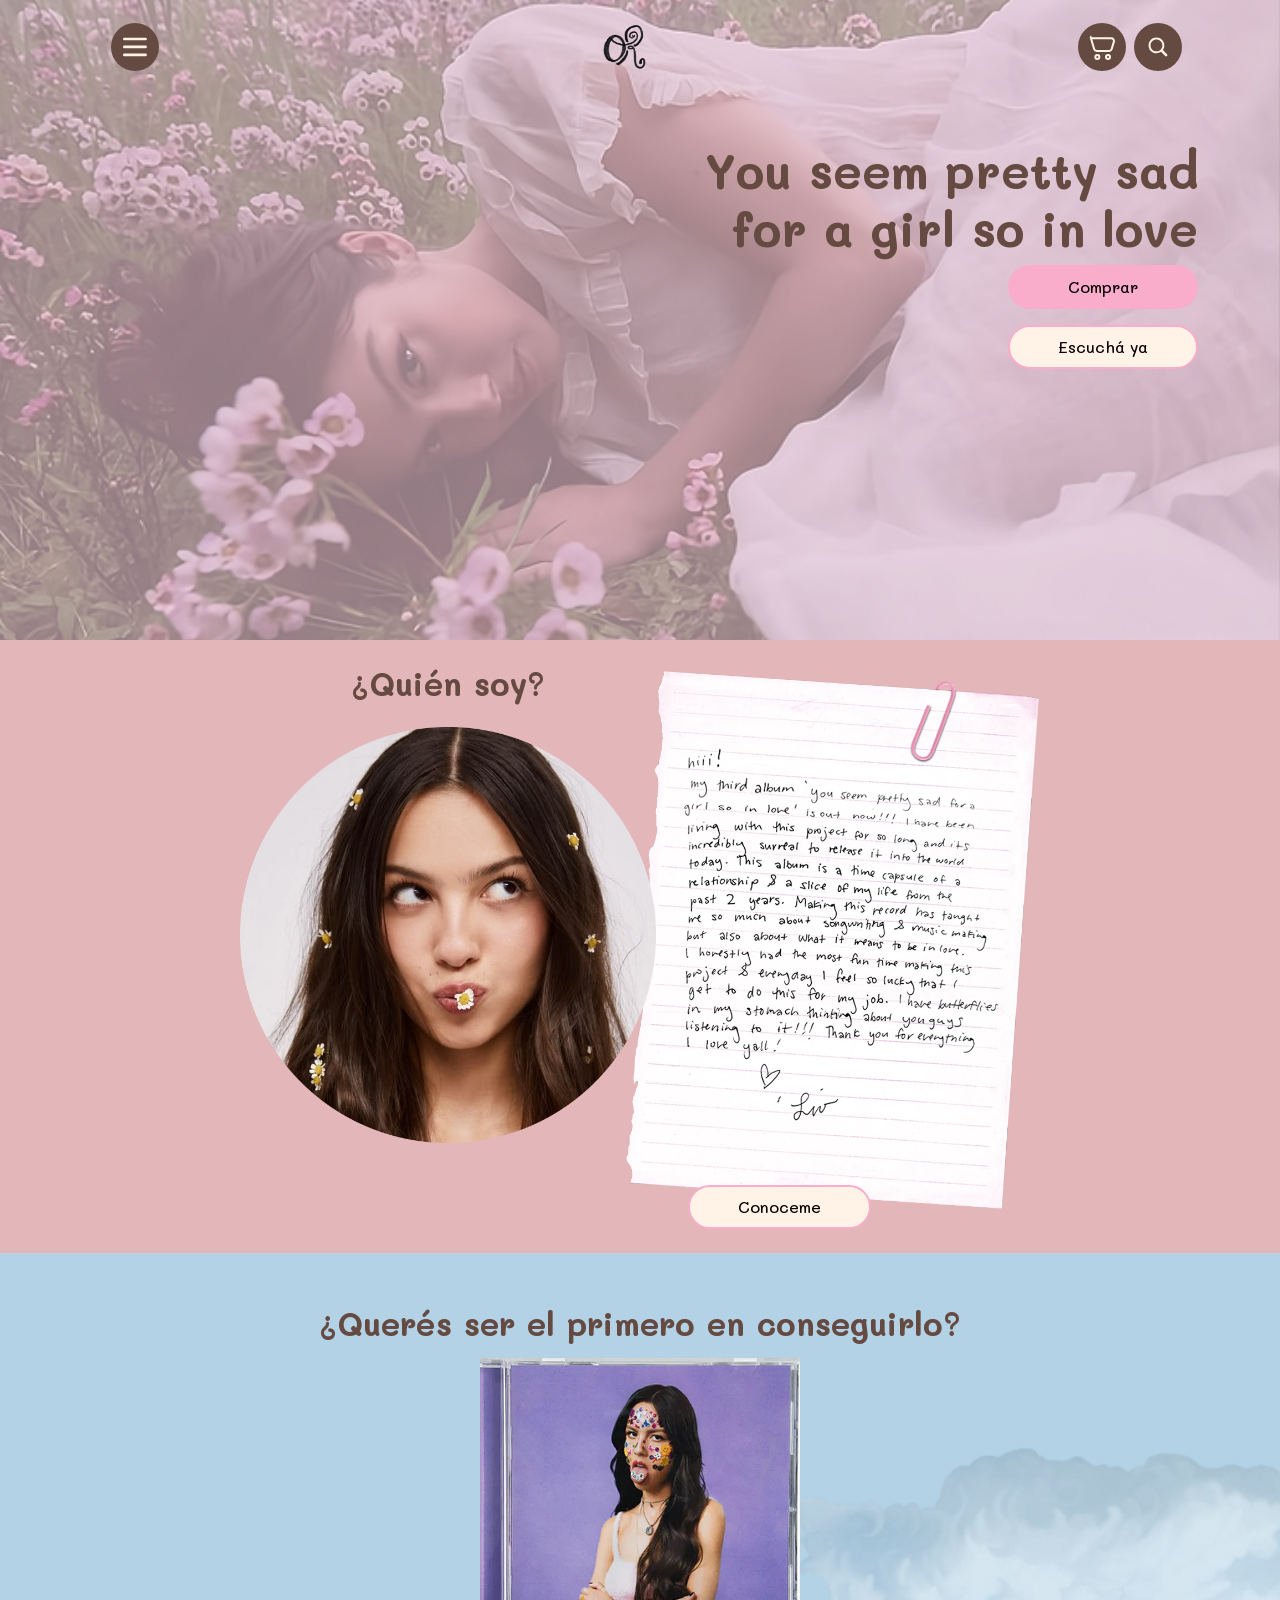
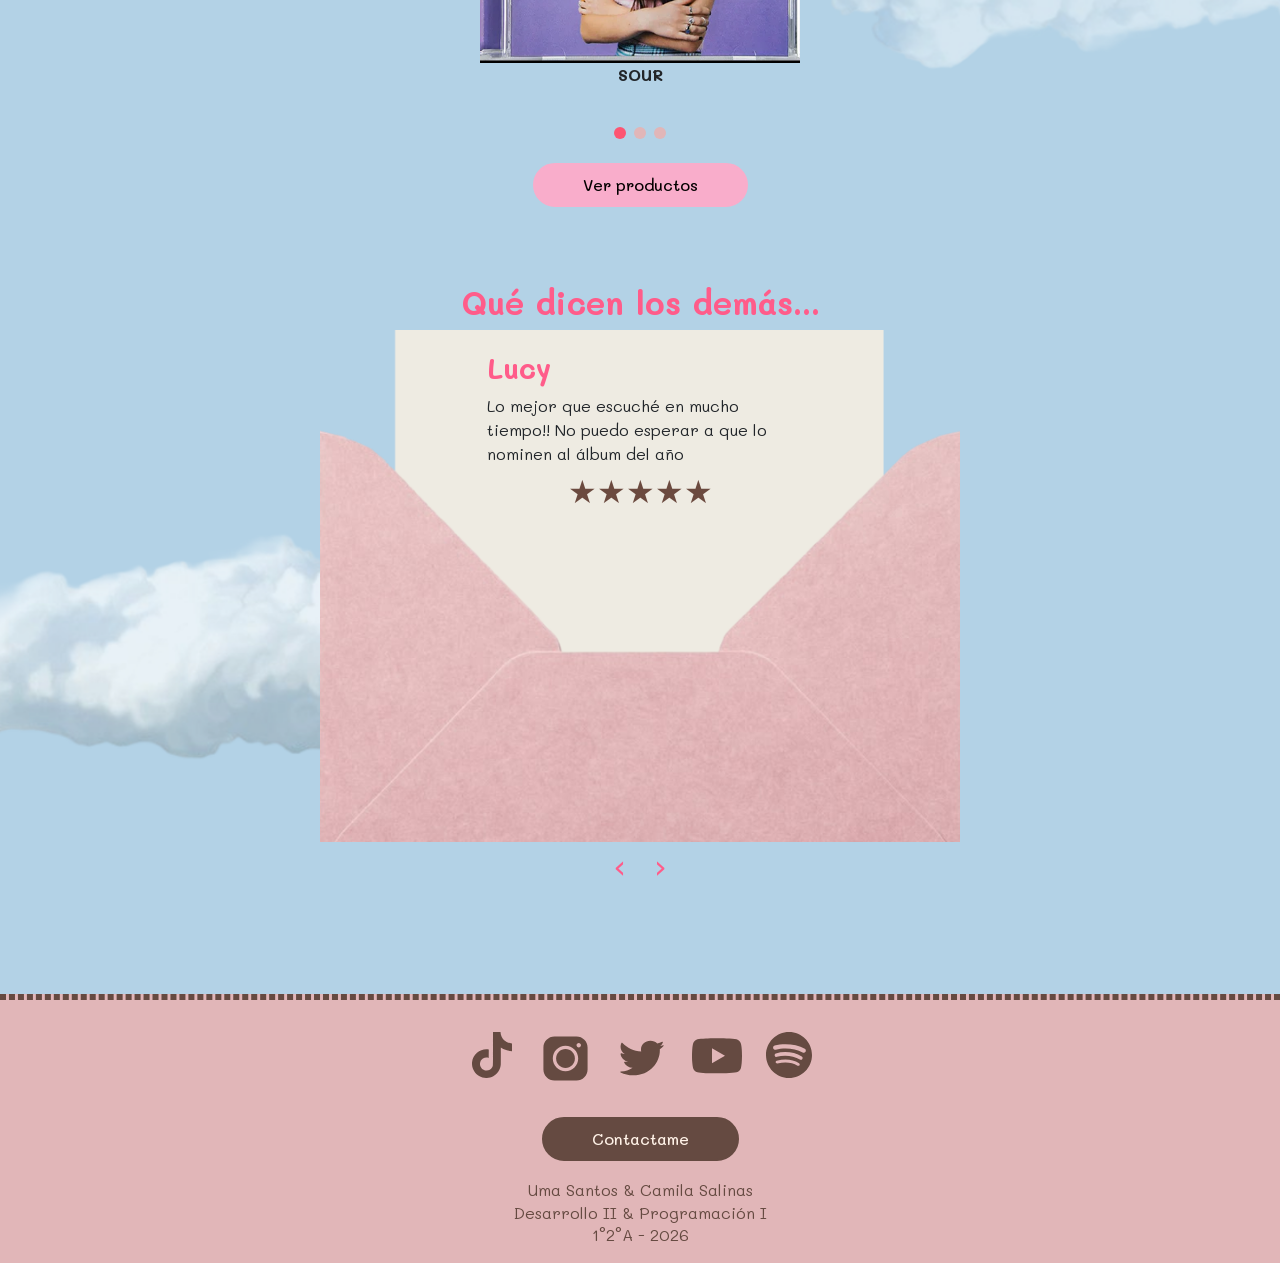
==== index.html @ 63b04cae "Add files via upload" ====
<!DOCTYPE html>
<html lang="es">

<head>
    <meta charset="UTF-8">
    <meta name="viewport" content="width=device-width, initial-scale=1.0">
    <title>Home | Olivia Rodrigo</title>
    <!-- Bootstrap & CSS -->
    <link href="https://cdn.jsdelivr.net/npm/bootstrap@5.3.3/dist/css/bootstrap.min.css" rel="stylesheet">
    <link rel="stylesheet" href="css/styles.css">
    <link rel="stylesheet" href="css/index.css">
    <!-- Enlace para el favicon en formato SVG -->
  <link rel="icon" type="image/svg+xml" href="assets/iconos/favicon/favicon-or.svg">
</head>

<body>
    <header>
        <div class="hero">
            <div class="container">
                <nav class="d-flex justify-content-between align-items-center p-3">
                    <!-- Menú desplegable -->
                    <div class="dropdown">
                        <button class="btn" type="button" data-bs-toggle="dropdown" aria-expanded="false">
                            <!-- Menú ícono -->
                            <svg width="47" height="47" viewBox="0 0 47 47" fill="none"
                                xmlns="http://www.w3.org/2000/svg">
                                <path d="M7.80005 11.7002H39" stroke-width="3.9" stroke-linecap="round"
                                    stroke-linejoin="round" stroke="#FFF2E7" />
                                <path d="M7.80005 23.3999H39" stroke-width="3.9" stroke-linecap="round"
                                    stroke-linejoin="round" stroke="#FFF2E7" />
                                <path d="M7.80005 35.1001H39" stroke-width="3.9" stroke-linecap="round"
                                    stroke-linejoin="round" stroke="#FFF2E7" />
                            </svg>
                        </button>
                        <ul class="dropdown-menu">
                            <li><a class="dropdown-item" href="index.html">Home</a></li>
                            <li><a class="dropdown-item" href="conoce-mas.html">Conocé más</a></li>
                            <li><a class="dropdown-item" href="productos.html">Productos</a></li>
                            <li><a class="dropdown-item" href="tour.html">Tour</a></li>
                            <li><a class="dropdown-item" href="contacto.html">Contacto</a></li>
                        </ul>
                    </div>

                    <!--Logo-->
                    <a href="index.html">
                        <img src="img/Logo-OR-negro.png" alt="Logo">
                    </a>

                    <div class="iconos-alineados-derecha d-flex justify-content-end gap-2">
                        <!--Cart ícono-->
                        <a href="productos.html">
                            <svg width="54" height="54" viewBox="0 0 54 54" fill="none"
                                xmlns="http://www.w3.org/2000/svg">
                                <path
                                    d="M40.5 43.875C40.5 45.739 38.989 47.25 37.125 47.25C35.261 47.25 33.75 45.739 33.75 43.875C33.75 42.011 35.261 40.5 37.125 40.5C38.989 40.5 40.5 42.011 40.5 43.875Z"
                                    stroke-width="3.375" stroke-linecap="round" stroke-linejoin="round"
                                    stroke="#FFF2E7" />
                                <path
                                    d="M22.5 43.875C22.5 45.739 20.9889 47.25 19.125 47.25C17.261 47.25 15.75 45.739 15.75 43.875C15.75 42.011 17.261 40.5 19.125 40.5C20.9889 40.5 22.5 42.011 22.5 43.875Z"
                                    stroke-width="3.375" stroke-linecap="round" stroke-linejoin="round"
                                    stroke="#FFF2E7" />
                                <path
                                    d="M8.3454 12.15H42.5791C45.6789 12.15 47.9177 15.0088 47.0686 17.8826L43.346 30.4826C42.7747 32.4163 40.9422 33.75 38.8565 33.75H18.2512C16.1656 33.75 14.333 32.4163 13.7617 30.4826L8.3454 12.15ZM8.3454 12.15L6.75 6.75"
                                    stroke-width="3.375" stroke-linecap="round" stroke-linejoin="round"
                                    stroke="#FFF2E7" />
                            </svg>
                        </a>

                        <!--Search ícono-->
                        <a href="#">
                            <svg width="58" height="58" viewBox="0 0 58 58" fill="none"
                                xmlns="http://www.w3.org/2000/svg">
                                <path
                                    d="M37.8257 34.4594L45.3269 41.9606C46.2355 42.8692 46.241 44.3819 45.3114 45.3114C44.3753 46.2475 42.8816 46.248 41.9606 45.327L34.4593 37.8257C32.1246 39.4883 29.2685 40.4661 26.1839 40.4661C18.2961 40.4661 11.9018 34.0718 11.9018 26.184C11.9018 18.2962 18.2961 11.9019 26.1839 11.9019C34.0718 11.9019 40.4661 18.2962 40.4661 26.184C40.4661 29.2685 39.4883 32.1247 37.8257 34.4594ZM26.1839 36.8956C32.0998 36.8956 36.8955 32.0999 36.8955 26.184C36.8955 20.2681 32.0998 15.4724 26.1839 15.4724C20.2681 15.4724 15.4723 20.2681 15.4723 26.184C15.4723 32.0999 20.2681 36.8956 26.1839 36.8956Z"
                                    fill="#FFF2E7" />
                            </svg>
                        </a>
                    </div>
                </nav>

                <div class="hero-content d-flex flex-column align-items-end text-end pt-5">
                    <h1>You seem pretty sad for a girl so in love</h1>
                    <div class="botones d-flex flex-column gap-3">
                        <a class="btn-light-pink" href="productos.html">Comprar</a>
                        <a class="btn-outline-light"
                            href="https://open.spotify.com/intl-es/album/3WZZF72ihlKPZBS4zSsNHl?si=5l18Ikf6Sba0yKKk935mpA"  target="_blank">
                            Escuchá ya</a>
                    </div>
                </div>
            </div>
        </div>
    </header>


    <section class="conoceme py-4">
        <div class="container d-flex flex-column align-items-center">
            <div class="fotos-conoceme">
                <h2 class="titulo-conoceme">¿Quién soy?</h2>
                <div class="d-flex flex-column flex-md-row align-items-md-center">
                    <img class="foto-olivia img-fluid" src="./img/quien-soy-olivia.png" alt="Olivia Rodrigo">
                    <img class="carta-olivia img-fluid" src="./img/carta-olivia.png"
                        alt="Carta de Olivia Rodrigo para sus fanáticos">
                </div>
            </div>
            <div class="boton-conoceme">
                <a class="btn-outline-light" href="conoce-mas.html">Conoceme</a>
            </div>
        </div>
    </section>

    <div class="fondo-celeste">
        <section class="productos">
            <div class="container d-flex flex-column align-items-center">
                <h2 class="titulo-productos text-center">¿Querés ser el primero en conseguirlo?</h2>

                <div id="carouselAlbumes" class="carousel slide" data-bs-ride="carousel" data-bs-interval="2000">

                    <div class="carousel-inner">
                        <article class="carousel-item active">
                            <img class="img-fluid d-block mx-auto" src="img/cd-sour.png" alt="Portada de SOUR">
                            <p class="text-center"><strong>SOUR</strong></p>
                        </article>
                        <article class="carousel-item">
                            <img class="img-fluid d-block mx-auto" src="img/cd-guts.png" alt="Portada de GUTS">
                            <p class="text-center"><strong>GUTS</strong></p>
                        </article>
                        <article class="carousel-item">
                            <img class="img-fluid d-block mx-auto" src="img/cd-yspsfagsil.png"
                                alt="Portada del tercer álbum">
                            <p class="text-center"><strong>You seem pretty sad for a girl so in love</strong></p>
                        </article>
                    </div>

                    <!-- El deslizador -->
                    <div class="carousel-indicators">
                        <button type="button" data-bs-target="#carouselAlbumes" data-bs-slide-to="0" class="active"
                            aria-current="true" aria-label="Slide 1"></button>
                        <button type="button" data-bs-target="#carouselAlbumes" data-bs-slide-to="1"
                            aria-label="Slide 2"></button>
                        <button type="button" data-bs-target="#carouselAlbumes" data-bs-slide-to="2"
                            aria-label="Slide 3"></button>
                    </div>

                </div>

                <a class="btn-light-pink" href="productos.html">Ver productos</a>

            </div>
        </section>

        <section class="resenias">
            <div class="container">
                <h2 class="titulo-opiniones text-center">Qué dicen los demás...</h2>
                <div class="sobre">
                    <div id="carouselOpiniones" class="carousel slide">
                        <div class="carousel-inner">
                            <article class="carousel-item active">
                                <h3>Lucy</h3>
                                <p> Lo mejor que escuché en mucho tiempo!!
                                    No puedo esperar a que lo nominen al álbum del año</p>
                                <p class="estrellas">★★★★★</p>
                            </article>

                            <article class="carousel-item">
                                <h3>Kay</h3>
                                <p> El álbum de Olivia te lleva a un viaje por el amor idealizado a un desamor
                                    destinado a pasar, se esconde también la realización de las inseguridades
                                    propias y como se externalizan en las relaciones.</p>
                                <p class="estrellas">★★★★☆</p>
                            </article>

                            <article class="carousel-item">
                                <h3>Cami</h3>
                                <p> El álbum tiene desde un sonido que parece onírico hasta un rock
                                    inspirado en la banda "The Cure".
                                    Pienso que Olivia pudo mezclar estos géneros y contar una historia
                                    interesante y que se sienta cercana</p>
                                <p class="estrellas">★★★★☆</p>
                            </article>
                        </div>
                    </div>
                </div>

            </div>
            <div class="flechas d-flex justify-content-center gap-3">
                <button type="button" data-bs-target="#carouselOpiniones" data-bs-slide="prev">‹</button>
                <button type="button" data-bs-target="#carouselOpiniones" data-bs-slide="next">›</button>
            </div>

        </section>
    </div>

    <footer>
        <div class="linea-separadora"></div>
        <div class="container d-flex flex-column align-items-center">
            <div class="redes-sociales justify-content-center d-flex gap-4">
                <!-- Redes sociales -->
                <!-- Tiktok -->
                <a href="https://www.tiktok.com/@livbedumb?lang=es" target="_blank">
                    <svg width="46" height="46" viewBox="0 0 46 46" fill="none" xmlns="http://www.w3.org/2000/svg">
                        <g clip-path="url(#clip0_52_486)">
                            <mask id="mask0_52_486" style="mask-type:luminance" maskUnits="userSpaceOnUse" x="0" y="0"
                                width="46" height="46">
                                <path d="M46 0H0V46H46V0Z" fill="white" />
                            </mask>
                            <g mask="url(#mask0_52_486)">
                                <path
                                    d="M24.0158 0.0383333C26.5267 0 29.0183 0.0191667 31.51 0C31.6633 2.9325 32.7175 5.9225 34.8642 7.9925C37.0108 10.12 40.0392 11.0975 42.9908 11.4233V19.1475C40.2308 19.0517 37.4517 18.4767 34.9408 17.2883C33.8483 16.79 32.8325 16.1575 31.8358 15.5058C31.8167 21.1025 31.855 26.6992 31.7975 32.2767C31.6442 34.96 30.7625 37.6242 29.21 39.8283C26.6992 43.5083 22.3483 45.9042 17.8825 45.9808C15.1417 46.1342 12.4008 45.3867 10.0625 44.0067C6.19084 41.7258 3.46917 37.5475 3.06667 33.0625C3.02834 32.1042 3.00917 31.1458 3.04751 30.2067C3.39251 26.565 5.19417 23.0767 7.9925 20.7C11.1742 17.94 15.6208 16.6175 19.78 17.4033C19.8183 20.24 19.7033 23.0767 19.7033 25.9133C17.8058 25.3 15.5825 25.4725 13.915 26.6225C12.7075 27.4083 11.7875 28.6158 11.3083 29.9767C10.9058 30.9542 11.0208 32.0275 11.04 33.0625C11.5 36.2058 14.5283 38.8508 17.7483 38.5633C19.895 38.5442 21.9458 37.2983 23.0575 35.4775C23.4217 34.845 23.8242 34.1933 23.8433 33.4458C24.035 30.015 23.9583 26.6033 23.9775 23.1725C23.9967 15.4483 23.9583 7.74331 24.0158 0.0383333Z"
                                    fill="#654A41" />
                            </g>
                        </g>
                        <defs>
                            <clipPath id="clip0_52_486">
                                <rect width="46" height="46" fill="white" />
                            </clipPath>
                        </defs>
                    </svg>
                </a>

                <!-- Instagram -->
                <a href="https://www.instagram.com/oliviarodrigo/" target="_blank">
                    <svg width="53" height="53" viewBox="0 0 53 53" fill="none" xmlns="http://www.w3.org/2000/svg">
                        <path
                            d="M26.5 17.1143C21.3166 17.1143 17.1146 21.3163 17.1146 26.4997C17.1146 31.6831 21.3166 35.8851 26.5 35.8851C31.6834 35.8851 35.8854 31.6831 35.8854 26.4997C35.8854 21.3163 31.6834 17.1143 26.5 17.1143Z"
                            fill="#654A41" />
                        <path
                            d="M4.41669 15.4587C4.41669 9.36052 9.36022 4.41699 15.4584 4.41699H37.5417C43.6398 4.41699 48.5834 9.36052 48.5834 15.4587V37.542C48.5834 43.6401 43.6398 48.5837 37.5417 48.5837H15.4584C9.36022 48.5837 4.41669 43.6401 4.41669 37.542V15.4587ZM13.8021 26.5003C13.8021 33.5131 19.4871 39.1982 26.5 39.1982C33.5128 39.1982 39.1979 33.5131 39.1979 26.5003C39.1979 19.4875 33.5128 13.8024 26.5 13.8024C19.4871 13.8024 13.8021 19.4875 13.8021 26.5003ZM39.75 15.4587C40.9697 15.4587 41.9584 14.4699 41.9584 13.2503C41.9584 12.0307 40.9697 11.042 39.75 11.042C38.5304 11.042 37.5417 12.0307 37.5417 13.2503C37.5417 14.4699 38.5304 15.4587 39.75 15.4587Z"
                            fill="#654A41" />
                    </svg>
                </a>

                <!-- Twitter -->
                <a href="https://x.com/oliviarodrigo" target="_blank">
                    <svg width="52" height="52" viewBox="0 0 52 52" fill="none" xmlns="http://www.w3.org/2000/svg">
                        <path
                            d="M47.5648 13.9754C47.8545 13.6378 47.4768 13.1966 47.0483 13.3546C46.0919 13.7074 45.2179 13.94 43.9252 14.0837C45.5151 13.1984 46.2546 11.933 46.8561 10.3832C47.001 10.0094 46.5636 9.67016 46.1868 9.84874C44.6565 10.5743 43.0053 11.1127 41.2689 11.4307C39.5527 9.72983 37.1063 8.66699 34.4001 8.66699C29.2036 8.66699 24.9897 12.586 24.9897 17.4185C24.9897 18.1046 25.0737 18.7728 25.2323 19.4127C17.7624 19.0647 11.1016 15.8692 6.47393 10.9693C6.15676 10.6335 5.58122 10.6781 5.38373 11.0877C4.85689 12.1804 4.56317 13.3927 4.56317 14.669C4.56317 17.7047 6.22397 20.3831 8.74861 21.9526C7.61663 21.9185 6.53408 21.698 5.53646 21.3237C5.05074 21.1414 4.49395 21.4617 4.55921 21.9515C5.06021 25.7126 8.10528 28.8155 12.0358 29.5487C11.2465 29.7495 10.4151 29.8561 9.55511 29.8561C9.34659 29.8561 9.13987 29.8496 8.93503 29.8371C8.41379 29.8048 7.99017 30.271 8.21364 30.7172C9.68808 33.6599 12.8718 35.7144 16.5767 35.7783C13.3564 38.1261 9.29901 39.5249 4.88997 39.5249C4.34633 39.5249 4.11311 40.2238 4.59541 40.4609C8.32041 42.2919 12.5624 43.3337 17.0698 43.3337C34.3791 43.3337 43.8431 29.9985 43.8431 18.4334C43.8431 18.0548 43.8336 17.6762 43.8165 17.3012C45.2213 16.3574 46.4843 15.235 47.5648 13.9754Z"
                            fill="#654A41" />
                    </svg>
                </a>

                <!-- Youtube -->
                <a href="https://www.youtube.com/channel/UCy3zgWom-5AGypGX_FVTKpg" target="_blank">
                    <svg width="50" height="50" viewBox="0 0 50 50" fill="none" xmlns="http://www.w3.org/2000/svg">
                        <g clip-path="url(#clip0_52_489)">
                            <path
                                d="M25.1599 6.24609C25.1776 6.24613 25.1968 6.24618 25.2174 6.24623L25.4386 6.24692C28.0067 6.25635 41.0227 6.3507 44.532 7.29416C46.6834 7.87118 48.3774 9.57166 48.9524 11.7302C49.2689 12.9161 49.4896 14.4924 49.6433 16.1135L49.6732 16.4382C49.6974 16.7091 49.7197 16.9807 49.7404 17.2512L49.7644 17.5753C49.9698 20.4318 49.9938 23.105 49.9966 23.6898L49.9969 23.7687C49.9969 23.7752 49.9969 23.7857 49.9969 23.7857V23.83C49.9969 23.83 49.9969 23.8406 49.9969 23.8471L49.9966 23.926C49.9937 24.5329 49.968 27.3888 49.7404 30.3648L49.7148 30.6898L49.6875 31.0152C49.5327 32.8044 49.3006 34.5812 48.9524 35.8856C48.3774 38.0441 46.6834 39.745 44.532 40.3216C40.9057 41.2969 27.1284 41.3652 25.2174 41.37L25.0702 41.3703C25.0581 41.3703 25.0475 41.3703 25.0384 41.3703L24.9784 41.3703C24.9784 41.3703 24.9646 41.3703 24.9554 41.3703L24.7764 41.37C23.8107 41.3676 19.8143 41.3489 15.6291 41.2052L15.094 41.1862C15.0047 41.1829 14.9154 41.1795 14.8261 41.1761L14.2904 41.155L13.7559 41.1323C10.2887 40.9801 6.98288 40.7306 5.46216 40.3216C3.31084 39.745 1.61679 38.0441 1.04181 35.8856C0.693478 34.5812 0.461257 32.8044 0.306442 31.0152L0.279139 30.6898L0.253489 30.3648C0.034073 27.497 0.00222224 24.7408 -0.00240126 24.001L-0.00295375 23.8951C-0.00299252 23.8856 -0.00302483 23.8768 -0.00305176 23.8688V23.747C-0.00302483 23.739 -0.00299252 23.7302 -0.00295375 23.7207L-0.00240126 23.6148C0.00178606 22.9448 0.0283057 20.621 0.196264 18.0582L0.218004 17.7367C0.221753 17.683 0.225565 17.6292 0.229442 17.5753L0.253489 17.2512C0.274189 16.9807 0.296558 16.7091 0.320731 16.4382L0.350613 16.1135C0.504438 14.4924 0.725145 12.9161 1.04181 11.7302C1.61679 9.57166 3.31084 7.87118 5.46216 7.29416C6.98288 6.88533 10.2887 6.63594 13.7559 6.48381L14.2904 6.46116L14.8261 6.44C14.9154 6.4366 15.0047 6.43325 15.094 6.42996L15.6291 6.41094C19.5471 6.27644 23.2997 6.25153 24.5552 6.24692L24.7764 6.24623C24.797 6.24618 24.8162 6.24613 24.8339 6.24609H25.1599ZM19.997 16.2811V31.3347L32.9869 23.8083L19.997 16.2811Z"
                                fill="#654A41" />
                        </g>
                        <defs>
                            <clipPath id="clip0_52_489">
                                <rect width="50" height="50" fill="white" />
                            </clipPath>
                        </defs>
                    </svg>
                    </a>

                    <!-- Spotify -->
                    <a href="https://open.spotify.com/intl-es/artist/1McMsnEElThX1knmY4oliG?si=BlP443k-RyWpfcjzdAmcjw" target="_blank">
                        <svg width="46" height="46" viewBox="0 0 46 46" fill="none" xmlns="http://www.w3.org/2000/svg">
                            <g clip-path="url(#clip0_52_490)">
                                <path
                                    d="M22.9999 0C10.2977 0 0 10.2974 0 22.9996C0 35.7023 10.2977 45.9989 22.9999 45.9989C35.7034 45.9989 46 35.7023 46 22.9996C46 10.2982 35.7037 0 22.9999 0ZM33.5475 33.172C33.1355 33.8476 32.2511 34.0619 31.5755 33.6471C26.1753 30.3486 19.3773 29.6016 11.3713 31.4307C10.5998 31.6065 9.83076 31.1231 9.65498 30.3514C9.47838 29.5796 9.95984 28.8106 10.7333 28.6348C19.4945 26.6332 27.0097 27.495 33.0723 31.2C33.7479 31.6148 33.9622 32.4964 33.5475 33.172ZM36.3626 26.9095C35.8435 27.7532 34.7394 28.0196 33.8963 27.5005C27.7139 23.7005 18.2899 22.6 10.9774 24.8197C10.0291 25.1061 9.02741 24.5717 8.73958 23.625C8.45395 22.6766 8.98869 21.6769 9.9354 21.3885C18.2883 18.854 28.6724 20.0817 35.7721 24.4445C36.6153 24.9636 36.8817 26.0674 36.3626 26.9095ZM36.6043 20.3882C29.1915 15.9853 16.9614 15.5805 9.88404 17.7285C8.74755 18.0732 7.54568 17.4316 7.20127 16.2952C6.85687 15.1581 7.4979 13.9571 8.63521 13.6116C16.7596 11.1452 30.2654 11.6217 38.7998 16.6882C39.8243 17.2949 40.1593 18.6151 39.5524 19.636C38.9481 20.6582 37.6232 20.9952 36.6043 20.3882Z"
                                    fill="#654A41" />
                            </g>
                            <defs>
                                <clipPath id="clip0_52_490">
                                    <rect width="46" height="46" fill="white" />
                                </clipPath>
                            </defs>
                        </svg>
                    </a>

            </div>
            <div class="btn-contactame">
                <a class="btn-dark" href="contacto.html">Contactame</a>
            </div>
            <div class="informacion-footer text-center">
                <p>Uma Santos & Camila Salinas</p>
                <p>Desarrollo II & Programación I</p>
                <p>1°2°A - 2026</p>
            </div>
        </div>
    </footer>

    <!-- Bootstrap & JS -->
    <script src="https://cdn.jsdelivr.net/npm/bootstrap@5.3.3/dist/js/bootstrap.bundle.min.js"></script>
</body>

</html>
---- css/styles.css ----
/*lo compartido (nav, footer, fuentes, colores, botones)*/

/*    FUENTES   */
@import url('https://fonts.googleapis.com/css2?family=Mali:ital,wght@0,400;0,500;0,600;0,700;1,400;1,500;1,600;1,700&display=swap');
h1, h2, h3 {
  font-family: 'Mali', cursive;
  font-weight: 700;
}


a {
    font-family: 'Mali', cursive;
    text-decoration: none;
    font-weight: 500;
}

.linea-separadora {
  border: 3px dashed #654A41;
  width: 100%;
  margin-bottom: 2rem;
}

.btn-light-pink,
.btn-outline-light-blue,
.btn-outline-light, .btn-dark {
  padding: 0.5rem 3rem;
  text-align: center;
}

p {
    font-family: 'Mali', cursive;
}

/*    BARRA DE NAVEGACIÓN   */
nav img {
  height: 3rem;
  width: auto;
}

.hero svg{
    height: 3rem;
    width: auto;
    padding: 0.5rem;
    border-radius: 50%;
    background-color: #654A41;
}

/*  ÍCONOS ESTADOS  */
.hero svg:hover{
    box-shadow: inset 0 4px 6px #00000082;

}


/*  BOTONES */
.btn-light-pink {
  background-color: #F9ADCB;
  color: #040000;
  border: 2px solid #F9ADCB;
  border-radius: 5rem;
  display: inline-block;
}

.btn-outline-light-blue {
  background-color: #B3D2E6;
  color: #040000;
  border: 2px solid #F9ADCB;
  border-radius: 5rem;
  display: inline-block;
}

.btn-outline-light{
  background-color: #FFF2E7;
  color: #040000;
  border: 2px solid #F9ADCB;
  border-radius: 5rem;
  display: inline-block;
}

.btn-dark{
    background-color: #654A41;
    color: #FFF2E7;
    border: 2px solid #654A41;
    border-radius: 5rem;
    display: inline-block;
}

.btn-contactame{
    margin-top: 2rem;
    margin-bottom: 1rem;
}

/*  ESTADOS DE BOTÓN  */
.btn-light-pink:hover {
  background-color: #ff8fbc;
  color: #82002b;
  border: 2px solid #ff8fbc;
  border-radius: 5rem;
  display: inline-block;
  box-shadow: inset 0 4px 6px #63002982;
}

.btn-outline-light-blue:hover {
  background-color: #95bcff;
  color: #000a3982;
  border: 2px solid #63002982;
  border-radius: 5rem;
  display: inline-block;
  box-shadow: inset 0 4px 6px #000a3982;
}

.btn-outline-light:hover{
  background-color: #ff8fbc;
  color: #82002b;
  border: 2px solid #ff8fbc;
  border-radius: 5rem;
  display: inline-block;
  box-shadow: inset 0 4px 6px #63002982;
}

.btn-dark:hover{
    background-color: #3d2f2a;
    color: #FFF2E7;
    border: 2px solid #3d2f2a;
    border-radius: 5rem;
    display: inline-block;
    box-shadow: inset 0 4px 6px #00000082;
}


/*  FOOTER   */
footer {
  background-color: #E1B6B8;
}

.frase-footer {
    text-align: center;
    font-size: 1.5rem;
    font-weight: 700;
    color: #654A41;
    margin: 0;
    padding-bottom: 5rem;
    padding-top: 3rem;  
}

.informacion-footer p{
    margin: 0.2rem 0;
    line-height: 1.2;
    color: #654A41;
}

.informacion-footer{
    margin-bottom: 1rem;
}

/*  ÍCONOS ESTADOS  */
.redes-sociales svg:hover {
  transform: scale(1.2);
  transition: all 0.3s ease-in-out;
}

/*   CAROUSEL    */
.carousel {
  width: 100%;
}

.carousel-item img {
  width: 100%;
  max-width: 20rem;
  height: auto;
}


/* Contenedor de los deslizadores */
.carousel-indicators {
  position: static;       /* baja y no flota sobre la foto */
  margin: 1.5rem 0 1.5rem 0;
  gap: 0.5rem;
}

/* Deslizadores */
.carousel .carousel-indicators button {
  width: 0.75rem;
  height: 0.75rem;
  border: none;
  border-radius: 50%;
  background-color: #E1B6B8;
  opacity: 1;             /* Bootstrap los deja a media transparencia */
  padding: 0;
  margin: 0;
}

.carousel .carousel-indicators button:hover {
  transform: scale(1.3);
  transition: all 0.3s ease-in-out;
}

.carousel .carousel-indicators .active {
  background-color: #FD5572;
}

/*    CONOCÉ + QUIÉN SOY  */
.fotos-conoceme {
  position: relative;
  max-width: 50rem;
}

.titulo-conoceme {
  width: 52%;
  margin-bottom: -5%;
  text-align: center;
  color: #654A41;
}

.foto-olivia {
  width: 52%;
  position: relative;
  z-index: 1;
}

.carta-olivia {
  width: 52%;
  margin-left: -4%;
}

/* Celular (menos de 768px): el título va arriba a la izquierda y la foto y la carta
   quedan una debajo de la otra (la carta se monta un poco sobre la foto).
   Las reglas de arriba son las de computadora y no se tocan. */
@media (max-width: 767.98px) {
  .fotos-conoceme {
    width: 100%;
  }

  .titulo-conoceme {
    width: auto;
    margin-bottom: 1rem;
    text-align: left;
  }

  .foto-olivia {
    width: 70%;
  }

  .carta-olivia {
    width: 88%;
    margin: -14% auto 0 auto;   /* sube sobre la parte de abajo de la foto y se centra */
  }
}

/*    VENTANAS EMERGENTES (contacto y productos)   */
/* Botón principal (óvalo rosa) */
.btn-marron {
  font-family: 'Mali', cursive;
  font-weight: 700;
  color: #654A41;
  background-color: #FBD3E2;
  border: none;
  border-radius: 5rem;
  padding: 0.25rem 2rem;
  cursor: pointer;
  transition: background-color 0.15s ease, color 0.15s ease;
}

.btn-marron:hover,
.btn-marron:focus-visible {
  background-color: #FF5C8A;
  color: #fff;
}

/* Botón secundario (mismo óvalo, sin relleno) */
.btn-cancelar {
  font-family: 'Mali', cursive;
  font-weight: 700;
  color: #654A41;
  background-color: transparent;
  border: 2px solid #654A41;
  border-radius: 5rem;
  padding: 0.25rem 2rem;
  cursor: pointer;
}

.btn-cancelar:hover,
.btn-cancelar:focus-visible {
  background-color: #654A41;
  color: #FFF2E7;
}

/* Fondo semitransparente que cubre toda la pantalla y centra la ventana */
.overlay {
  position: fixed;
  inset: 0;
  z-index: 2000;          /* más alto que el menú y todo el resto: queda al frente */
  display: flex;
  align-items: center;
  justify-content: center;
  padding: 1rem;
  background-color: rgba(43, 31, 26, 0.65);
}

/* Cuadro de la ventana */
.ventana-confirm {
  width: 100%;
  max-width: 26rem;
  padding: 2rem 1.5rem;
  text-align: center;
  font-family: 'Mali', cursive;
  color: #654A41;
  background-color: #FFF2E7;
  border-radius: 1.5rem;
  box-shadow: 0 8px 24px rgba(0, 0, 0, 0.3);
}

.ventana-confirm h2 {
  font-size: 1.5rem;
  font-weight: 700;
}

.ventana-confirm .btn-marron,
.ventana-confirm .btn-cancelar {
  margin-top: 0;
  padding: 0.4rem 2rem;
  display: inline-block;
}

.botones-confirm {
  display: flex;
  justify-content: center;
  gap: 1rem;
  flex-wrap: wrap;
}
---- css/index.css ----
/*    ESTILOS GENERALES   */
.fondo-celeste {
  background-color: #B3D2E6;
}

/*    BARRA DE NAVEGACIÓN   */

/*    HERO SECTION   */
.hero {
    background-image: url('../img/hero-section-olivia.png');
    background-size: cover;
    background-repeat: no-repeat;
    background-position: center;
    min-height: 30rem;           /* celular: 480px aprox. */
}

h1 {
  color: #654A41;
  font-size: 1.75rem;      /* celular */
  max-width: 12em;         /* fuerza el corte en dos renglones */
}

@media (min-width: 768px) {    /* computadora */
  .hero {
    min-height: 40rem;         /* 640px aprox. */
  }

  .hero-content h1 {
    font-size: 3rem;
  }

  .fotos-conoceme {
    margin: 0 auto 0;
  }
}

/*    CONCEME   */
.conoceme {
  background-color: #E3B6B9;
}

.boton-conoceme {
  position: relative;
  z-index: 1;                /* queda por encima de la carta */
  width: 52%;                /* mismo ancho que la carta */
  margin: -1.5rem 0 0 0;   /* sube sobre la carta y arranca donde ella empieza */
  margin-left: 25%;               /* celular: compensa el margen negativo de la carta */
  text-align: center;        /* centra el botón bajo la carta */
}

/*  Lo muevo styles.css para que se comparta con conoce-más
.fotos-conoceme {
  position: relative;          
  max-width: 50rem;          
}

.titulo-conoceme {
  width: 52%;                  
  margin-bottom: -5%;
  text-align: center;
  color: #654A41;
}

.foto-olivia {
  width: 52%;
  position: relative;    
  z-index: 1;           
}

.carta-olivia {
  width: 52%;
  margin-left: -4%;
}
*/


/*    PRODUCTOS   */
.titulo-productos{
  color: #654A41;
  font-weight: bold;
  margin-bottom: 1rem;
}

  /*      FONDO CELESTE       */
.fondo-celeste {
    background-color: #B3D2E6;        /* respaldo mientras carga la imagen */
    background-image: url("../img/fondo-con-nubes.png");
    background-size: cover;
    background-repeat: no-repeat;
    background-position: center;
}

.productos {
  padding: 4%;
  margin-bottom:2%
}

/*    RESEÑAS   */
.resenias{
  padding-bottom: 8%;
}

.sobre {
  background-image: url('../img/sobre-resenias.png');
  background-size: 100% 100%;
  background-repeat: no-repeat;
  max-width: 40rem;           
  margin: 0 auto;              /* lo centra */
  min-height: 32rem;           
  padding: 2% 15% 5% 15%;  /* mete el texto adentro del papel */
  text-align: center;
}

.resenias .carousel-item {
  min-height: 12rem;   /* para que no "salte" si un comentario es más largo que otro */
  text-align: left;
}

.resenias h3 {
  color: #ff5c8a;
}

.estrellas {
  color: #6b4a3f;
  font-size: 2rem;
  text-align: center;
  margin-top: -1rem;
}

.titulo-opiniones {
  color: #ff5c8a;
  font-weight: bold;
}

.flechas button {
  background: none;
  border: none;
  color: #ff5c8a;
  font-size: 2rem;
}

.flechas button:hover {
  transform: scale(1.5);
  transition: all 0.3s ease-in-out;
}
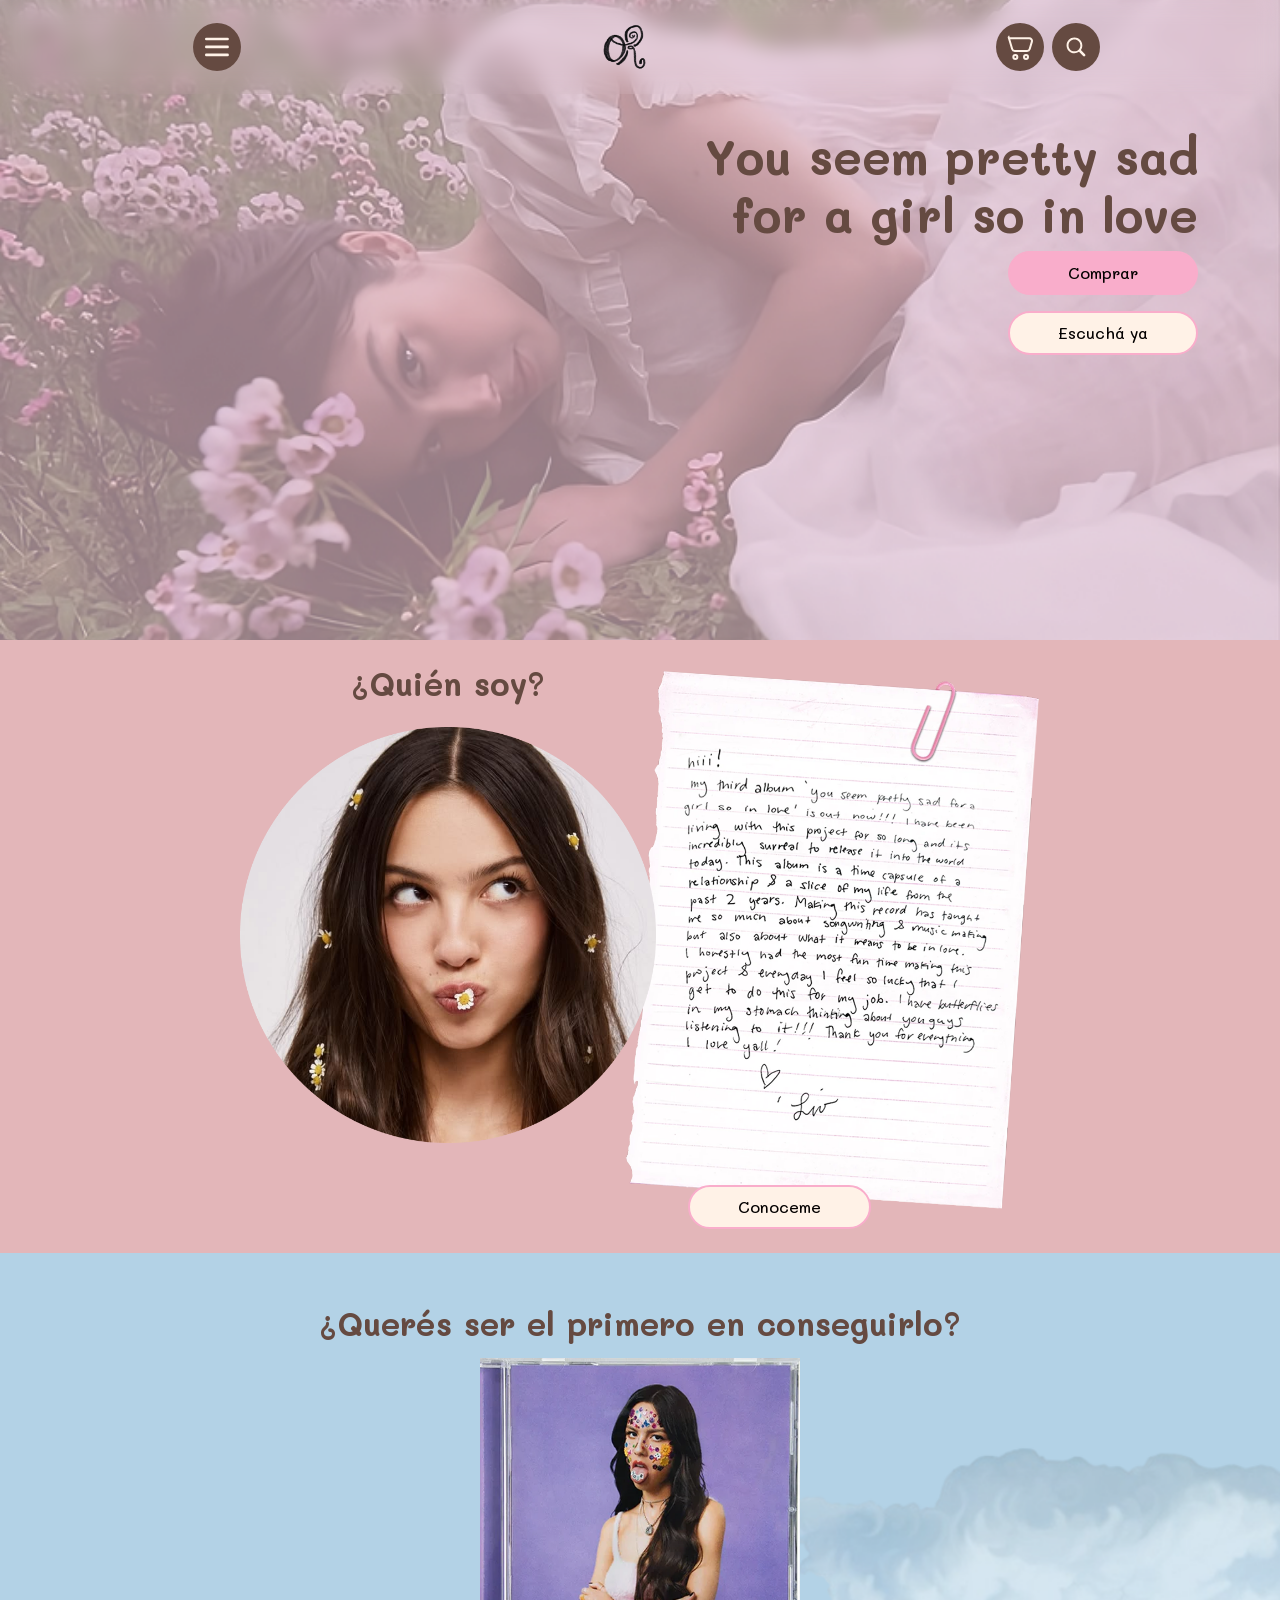
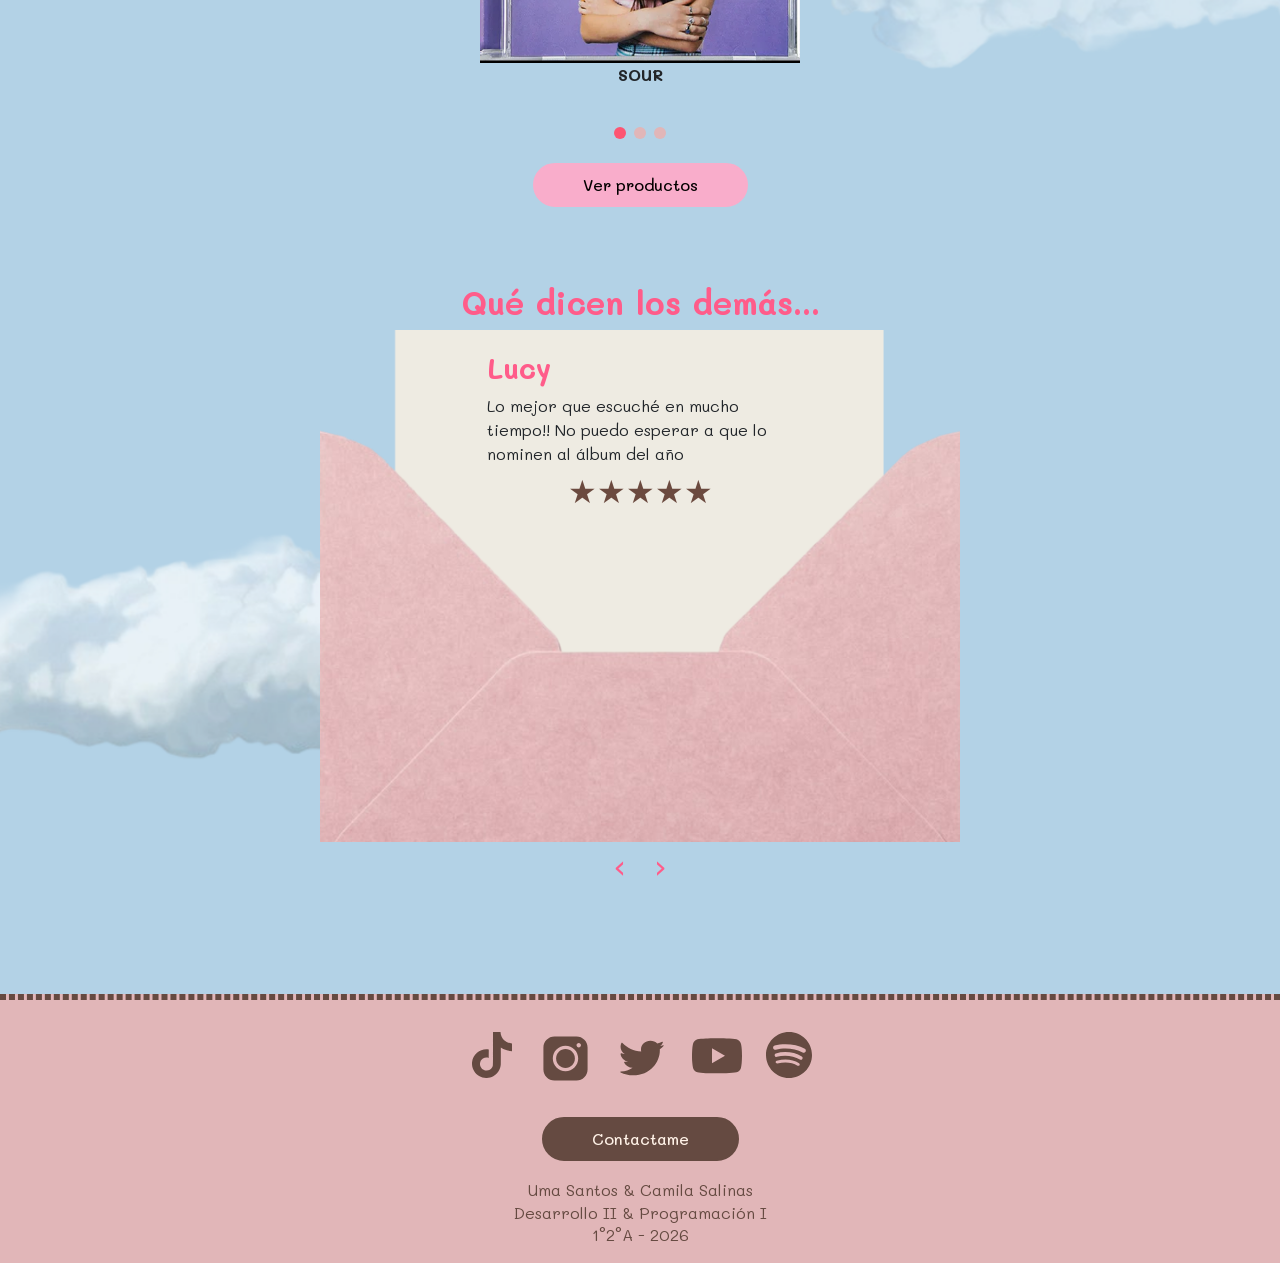
==== commit 1b1511b2: "Add files via upload" ====
--- a/index.html
+++ b/index.html
@@ -10,80 +10,77 @@
     <link rel="stylesheet" href="css/styles.css">
     <link rel="stylesheet" href="css/index.css">
     <!-- Enlace para el favicon en formato SVG -->
-  <link rel="icon" type="image/svg+xml" href="assets/iconos/favicon/favicon-or.svg">
+    <link rel="icon" type="image/svg+xml" href="assets/iconos/favicon/favicon-or.svg">
 </head>
 
 <body>
     <header>
+        <div class="barra-navegacion container justify-content-space-between">
+            <nav class="d-flex justify-content-around align-items-center p-3 fixed-top">
+                <!-- Menú desplegable -->
+                <div class="dropdown">
+                    <button class="btn" type="button" data-bs-toggle="dropdown" aria-expanded="false">
+                        <!-- Menú ícono -->
+                        <svg width="47" height="47" viewBox="0 0 47 47" fill="none" xmlns="http://www.w3.org/2000/svg">
+                            <path d="M7.80005 11.7002H39" stroke-width="3.9" stroke-linecap="round"
+                                stroke-linejoin="round" stroke="#FFF2E7" />
+                            <path d="M7.80005 23.3999H39" stroke-width="3.9" stroke-linecap="round"
+                                stroke-linejoin="round" stroke="#FFF2E7" />
+                            <path d="M7.80005 35.1001H39" stroke-width="3.9" stroke-linecap="round"
+                                stroke-linejoin="round" stroke="#FFF2E7" />
+                        </svg>
+                    </button>
+                    <ul class="dropdown-menu">
+                        <li><a class="dropdown-item" href="index.html">Home</a></li>
+                        <li><a class="dropdown-item" href="conoce-mas.html">Conocé más</a></li>
+                        <li><a class="dropdown-item" href="productos.html">Productos</a></li>
+                        <li><a class="dropdown-item" href="tour.html">Tour</a></li>
+                        <li><a class="dropdown-item" href="contacto.html">Contacto</a></li>
+                    </ul>
+                </div>
+
+                <!--Logo-->
+                <a href="index.html">
+                    <img src="img/Logo-OR-negro.png" alt="Logo">
+                </a>
+
+                <div class="iconos-alineados-derecha d-flex justify-content-end gap-2">
+                    <!--Cart ícono-->
+                    <a href="productos.html">
+                        <svg width="54" height="54" viewBox="0 0 54 54" fill="none" xmlns="http://www.w3.org/2000/svg">
+                            <path
+                                d="M40.5 43.875C40.5 45.739 38.989 47.25 37.125 47.25C35.261 47.25 33.75 45.739 33.75 43.875C33.75 42.011 35.261 40.5 37.125 40.5C38.989 40.5 40.5 42.011 40.5 43.875Z"
+                                stroke-width="3.375" stroke-linecap="round" stroke-linejoin="round" stroke="#FFF2E7" />
+                            <path
+                                d="M22.5 43.875C22.5 45.739 20.9889 47.25 19.125 47.25C17.261 47.25 15.75 45.739 15.75 43.875C15.75 42.011 17.261 40.5 19.125 40.5C20.9889 40.5 22.5 42.011 22.5 43.875Z"
+                                stroke-width="3.375" stroke-linecap="round" stroke-linejoin="round" stroke="#FFF2E7" />
+                            <path
+                                d="M8.3454 12.15H42.5791C45.6789 12.15 47.9177 15.0088 47.0686 17.8826L43.346 30.4826C42.7747 32.4163 40.9422 33.75 38.8565 33.75H18.2512C16.1656 33.75 14.333 32.4163 13.7617 30.4826L8.3454 12.15ZM8.3454 12.15L6.75 6.75"
+                                stroke-width="3.375" stroke-linecap="round" stroke-linejoin="round" stroke="#FFF2E7" />
+                        </svg>
+                    </a>
+
+                    <!--Search ícono-->
+                    <a href="#">
+                        <svg width="58" height="58" viewBox="0 0 58 58" fill="none" xmlns="http://www.w3.org/2000/svg">
+                            <path
+                                d="M37.8257 34.4594L45.3269 41.9606C46.2355 42.8692 46.241 44.3819 45.3114 45.3114C44.3753 46.2475 42.8816 46.248 41.9606 45.327L34.4593 37.8257C32.1246 39.4883 29.2685 40.4661 26.1839 40.4661C18.2961 40.4661 11.9018 34.0718 11.9018 26.184C11.9018 18.2962 18.2961 11.9019 26.1839 11.9019C34.0718 11.9019 40.4661 18.2962 40.4661 26.184C40.4661 29.2685 39.4883 32.1247 37.8257 34.4594ZM26.1839 36.8956C32.0998 36.8956 36.8955 32.0999 36.8955 26.184C36.8955 20.2681 32.0998 15.4724 26.1839 15.4724C20.2681 15.4724 15.4723 20.2681 15.4723 26.184C15.4723 32.0999 20.2681 36.8956 26.1839 36.8956Z"
+                                fill="#FFF2E7" />
+                        </svg>
+                    </a>
+                </div>
+            </nav>
+        </div>
+
         <div class="hero">
             <div class="container">
-                <nav class="d-flex justify-content-between align-items-center p-3">
-                    <!-- Menú desplegable -->
-                    <div class="dropdown">
-                        <button class="btn" type="button" data-bs-toggle="dropdown" aria-expanded="false">
-                            <!-- Menú ícono -->
-                            <svg width="47" height="47" viewBox="0 0 47 47" fill="none"
-                                xmlns="http://www.w3.org/2000/svg">
-                                <path d="M7.80005 11.7002H39" stroke-width="3.9" stroke-linecap="round"
-                                    stroke-linejoin="round" stroke="#FFF2E7" />
-                                <path d="M7.80005 23.3999H39" stroke-width="3.9" stroke-linecap="round"
-                                    stroke-linejoin="round" stroke="#FFF2E7" />
-                                <path d="M7.80005 35.1001H39" stroke-width="3.9" stroke-linecap="round"
-                                    stroke-linejoin="round" stroke="#FFF2E7" />
-                            </svg>
-                        </button>
-                        <ul class="dropdown-menu">
-                            <li><a class="dropdown-item" href="index.html">Home</a></li>
-                            <li><a class="dropdown-item" href="conoce-mas.html">Conocé más</a></li>
-                            <li><a class="dropdown-item" href="productos.html">Productos</a></li>
-                            <li><a class="dropdown-item" href="tour.html">Tour</a></li>
-                            <li><a class="dropdown-item" href="contacto.html">Contacto</a></li>
-                        </ul>
-                    </div>
-
-                    <!--Logo-->
-                    <a href="index.html">
-                        <img src="img/Logo-OR-negro.png" alt="Logo">
-                    </a>
-
-                    <div class="iconos-alineados-derecha d-flex justify-content-end gap-2">
-                        <!--Cart ícono-->
-                        <a href="productos.html">
-                            <svg width="54" height="54" viewBox="0 0 54 54" fill="none"
-                                xmlns="http://www.w3.org/2000/svg">
-                                <path
-                                    d="M40.5 43.875C40.5 45.739 38.989 47.25 37.125 47.25C35.261 47.25 33.75 45.739 33.75 43.875C33.75 42.011 35.261 40.5 37.125 40.5C38.989 40.5 40.5 42.011 40.5 43.875Z"
-                                    stroke-width="3.375" stroke-linecap="round" stroke-linejoin="round"
-                                    stroke="#FFF2E7" />
-                                <path
-                                    d="M22.5 43.875C22.5 45.739 20.9889 47.25 19.125 47.25C17.261 47.25 15.75 45.739 15.75 43.875C15.75 42.011 17.261 40.5 19.125 40.5C20.9889 40.5 22.5 42.011 22.5 43.875Z"
-                                    stroke-width="3.375" stroke-linecap="round" stroke-linejoin="round"
-                                    stroke="#FFF2E7" />
-                                <path
-                                    d="M8.3454 12.15H42.5791C45.6789 12.15 47.9177 15.0088 47.0686 17.8826L43.346 30.4826C42.7747 32.4163 40.9422 33.75 38.8565 33.75H18.2512C16.1656 33.75 14.333 32.4163 13.7617 30.4826L8.3454 12.15ZM8.3454 12.15L6.75 6.75"
-                                    stroke-width="3.375" stroke-linecap="round" stroke-linejoin="round"
-                                    stroke="#FFF2E7" />
-                            </svg>
-                        </a>
-
-                        <!--Search ícono-->
-                        <a href="#">
-                            <svg width="58" height="58" viewBox="0 0 58 58" fill="none"
-                                xmlns="http://www.w3.org/2000/svg">
-                                <path
-                                    d="M37.8257 34.4594L45.3269 41.9606C46.2355 42.8692 46.241 44.3819 45.3114 45.3114C44.3753 46.2475 42.8816 46.248 41.9606 45.327L34.4593 37.8257C32.1246 39.4883 29.2685 40.4661 26.1839 40.4661C18.2961 40.4661 11.9018 34.0718 11.9018 26.184C11.9018 18.2962 18.2961 11.9019 26.1839 11.9019C34.0718 11.9019 40.4661 18.2962 40.4661 26.184C40.4661 29.2685 39.4883 32.1247 37.8257 34.4594ZM26.1839 36.8956C32.0998 36.8956 36.8955 32.0999 36.8955 26.184C36.8955 20.2681 32.0998 15.4724 26.1839 15.4724C20.2681 15.4724 15.4723 20.2681 15.4723 26.184C15.4723 32.0999 20.2681 36.8956 26.1839 36.8956Z"
-                                    fill="#FFF2E7" />
-                            </svg>
-                        </a>
-                    </div>
-                </nav>
-
                 <div class="hero-content d-flex flex-column align-items-end text-end pt-5">
                     <h1>You seem pretty sad for a girl so in love</h1>
                     <div class="botones d-flex flex-column gap-3">
                         <a class="btn-light-pink" href="productos.html">Comprar</a>
                         <a class="btn-outline-light"
-                            href="https://open.spotify.com/intl-es/album/3WZZF72ihlKPZBS4zSsNHl?si=5l18Ikf6Sba0yKKk935mpA"  target="_blank">
+                            href="https://open.spotify.com/intl-es/album/3WZZF72ihlKPZBS4zSsNHl?si=5l18Ikf6Sba0yKKk935mpA"
+                            target="_blank">
                             Escuchá ya</a>
                     </div>
                 </div>
@@ -252,23 +249,24 @@
                             </clipPath>
                         </defs>
                     </svg>
-                    </a>
-
-                    <!-- Spotify -->
-                    <a href="https://open.spotify.com/intl-es/artist/1McMsnEElThX1knmY4oliG?si=BlP443k-RyWpfcjzdAmcjw" target="_blank">
-                        <svg width="46" height="46" viewBox="0 0 46 46" fill="none" xmlns="http://www.w3.org/2000/svg">
-                            <g clip-path="url(#clip0_52_490)">
-                                <path
-                                    d="M22.9999 0C10.2977 0 0 10.2974 0 22.9996C0 35.7023 10.2977 45.9989 22.9999 45.9989C35.7034 45.9989 46 35.7023 46 22.9996C46 10.2982 35.7037 0 22.9999 0ZM33.5475 33.172C33.1355 33.8476 32.2511 34.0619 31.5755 33.6471C26.1753 30.3486 19.3773 29.6016 11.3713 31.4307C10.5998 31.6065 9.83076 31.1231 9.65498 30.3514C9.47838 29.5796 9.95984 28.8106 10.7333 28.6348C19.4945 26.6332 27.0097 27.495 33.0723 31.2C33.7479 31.6148 33.9622 32.4964 33.5475 33.172ZM36.3626 26.9095C35.8435 27.7532 34.7394 28.0196 33.8963 27.5005C27.7139 23.7005 18.2899 22.6 10.9774 24.8197C10.0291 25.1061 9.02741 24.5717 8.73958 23.625C8.45395 22.6766 8.98869 21.6769 9.9354 21.3885C18.2883 18.854 28.6724 20.0817 35.7721 24.4445C36.6153 24.9636 36.8817 26.0674 36.3626 26.9095ZM36.6043 20.3882C29.1915 15.9853 16.9614 15.5805 9.88404 17.7285C8.74755 18.0732 7.54568 17.4316 7.20127 16.2952C6.85687 15.1581 7.4979 13.9571 8.63521 13.6116C16.7596 11.1452 30.2654 11.6217 38.7998 16.6882C39.8243 17.2949 40.1593 18.6151 39.5524 19.636C38.9481 20.6582 37.6232 20.9952 36.6043 20.3882Z"
-                                    fill="#654A41" />
-                            </g>
-                            <defs>
-                                <clipPath id="clip0_52_490">
-                                    <rect width="46" height="46" fill="white" />
-                                </clipPath>
-                            </defs>
-                        </svg>
-                    </a>
+                </a>
+
+                <!-- Spotify -->
+                <a href="https://open.spotify.com/intl-es/artist/1McMsnEElThX1knmY4oliG?si=BlP443k-RyWpfcjzdAmcjw"
+                    target="_blank">
+                    <svg width="46" height="46" viewBox="0 0 46 46" fill="none" xmlns="http://www.w3.org/2000/svg">
+                        <g clip-path="url(#clip0_52_490)">
+                            <path
+                                d="M22.9999 0C10.2977 0 0 10.2974 0 22.9996C0 35.7023 10.2977 45.9989 22.9999 45.9989C35.7034 45.9989 46 35.7023 46 22.9996C46 10.2982 35.7037 0 22.9999 0ZM33.5475 33.172C33.1355 33.8476 32.2511 34.0619 31.5755 33.6471C26.1753 30.3486 19.3773 29.6016 11.3713 31.4307C10.5998 31.6065 9.83076 31.1231 9.65498 30.3514C9.47838 29.5796 9.95984 28.8106 10.7333 28.6348C19.4945 26.6332 27.0097 27.495 33.0723 31.2C33.7479 31.6148 33.9622 32.4964 33.5475 33.172ZM36.3626 26.9095C35.8435 27.7532 34.7394 28.0196 33.8963 27.5005C27.7139 23.7005 18.2899 22.6 10.9774 24.8197C10.0291 25.1061 9.02741 24.5717 8.73958 23.625C8.45395 22.6766 8.98869 21.6769 9.9354 21.3885C18.2883 18.854 28.6724 20.0817 35.7721 24.4445C36.6153 24.9636 36.8817 26.0674 36.3626 26.9095ZM36.6043 20.3882C29.1915 15.9853 16.9614 15.5805 9.88404 17.7285C8.74755 18.0732 7.54568 17.4316 7.20127 16.2952C6.85687 15.1581 7.4979 13.9571 8.63521 13.6116C16.7596 11.1452 30.2654 11.6217 38.7998 16.6882C39.8243 17.2949 40.1593 18.6151 39.5524 19.636C38.9481 20.6582 37.6232 20.9952 36.6043 20.3882Z"
+                                fill="#654A41" />
+                        </g>
+                        <defs>
+                            <clipPath id="clip0_52_490">
+                                <rect width="46" height="46" fill="white" />
+                            </clipPath>
+                        </defs>
+                    </svg>
+                </a>
 
             </div>
             <div class="btn-contactame">
--- a/css/styles.css
+++ b/css/styles.css
@@ -2,16 +2,19 @@
 
 /*    FUENTES   */
 @import url('https://fonts.googleapis.com/css2?family=Mali:ital,wght@0,400;0,500;0,600;0,700;1,400;1,500;1,600;1,700&display=swap');
-h1, h2, h3 {
+
+h1,
+h2,
+h3 {
   font-family: 'Mali', cursive;
   font-weight: 700;
 }
 
 
 a {
-    font-family: 'Mali', cursive;
-    text-decoration: none;
-    font-weight: 500;
+  font-family: 'Mali', cursive;
+  text-decoration: none;
+  font-weight: 500;
 }
 
 .linea-separadora {
@@ -22,13 +25,14 @@
 
 .btn-light-pink,
 .btn-outline-light-blue,
-.btn-outline-light, .btn-dark {
+.btn-outline-light,
+.btn-dark {
   padding: 0.5rem 3rem;
   text-align: center;
 }
 
 p {
-    font-family: 'Mali', cursive;
+  font-family: 'Mali', cursive;
 }
 
 /*    BARRA DE NAVEGACIÓN   */
@@ -37,20 +41,52 @@
   width: auto;
 }
 
-.hero svg{
-    height: 3rem;
-    width: auto;
-    padding: 0.5rem;
-    border-radius: 50%;
-    background-color: #654A41;
+nav {
+  position: fixed;
+  backdrop-filter: blur(10px);
+  -webkit-backdrop-filter: blur(10px);
+}
+
+header svg {
+  height: 3rem;
+  width: auto;
+  padding: 0.5rem;
+  border-radius: 50%;
+  background-color: #654A41;
+}
+
+/*CONTADOR DE PRODUCTOS*/
+.enlace-carrito {
+  position: relative;
+  display: inline-block;
+}
+
+.contador-carrito {
+  position: absolute;
+  top: -0.25rem;
+  right: -0.25rem;
+  width: 1.5rem;
+  height: 1.5rem;
+  border-radius: 50%;
+  background-color: #FFF2E7;
+  color: #654A41;
+  font-family: 'Mali', cursive;
+  font-weight: 700;
+  font-size: 0.875rem;
+  display: flex;
+  align-items: center;
+  justify-content: center;
 }
 
 /*  ÍCONOS ESTADOS  */
-.hero svg:hover{
-    box-shadow: inset 0 4px 6px #00000082;
-
-}
-
+header svg:hover {
+  box-shadow: inset 0 4px 6px #00000082;
+
+}
+
+.hero {
+  padding-top: 5rem;
+}
 
 /*  BOTONES */
 .btn-light-pink {
@@ -69,7 +105,7 @@
   display: inline-block;
 }
 
-.btn-outline-light{
+.btn-outline-light {
   background-color: #FFF2E7;
   color: #040000;
   border: 2px solid #F9ADCB;
@@ -77,17 +113,17 @@
   display: inline-block;
 }
 
-.btn-dark{
-    background-color: #654A41;
-    color: #FFF2E7;
-    border: 2px solid #654A41;
-    border-radius: 5rem;
-    display: inline-block;
-}
-
-.btn-contactame{
-    margin-top: 2rem;
-    margin-bottom: 1rem;
+.btn-dark {
+  background-color: #654A41;
+  color: #FFF2E7;
+  border: 2px solid #654A41;
+  border-radius: 5rem;
+  display: inline-block;
+}
+
+.btn-contactame {
+  margin-top: 2rem;
+  margin-bottom: 1rem;
 }
 
 /*  ESTADOS DE BOTÓN  */
@@ -109,7 +145,7 @@
   box-shadow: inset 0 4px 6px #000a3982;
 }
 
-.btn-outline-light:hover{
+.btn-outline-light:hover {
   background-color: #ff8fbc;
   color: #82002b;
   border: 2px solid #ff8fbc;
@@ -118,13 +154,13 @@
   box-shadow: inset 0 4px 6px #63002982;
 }
 
-.btn-dark:hover{
-    background-color: #3d2f2a;
-    color: #FFF2E7;
-    border: 2px solid #3d2f2a;
-    border-radius: 5rem;
-    display: inline-block;
-    box-shadow: inset 0 4px 6px #00000082;
+.btn-dark:hover {
+  background-color: #3d2f2a;
+  color: #FFF2E7;
+  border: 2px solid #3d2f2a;
+  border-radius: 5rem;
+  display: inline-block;
+  box-shadow: inset 0 4px 6px #00000082;
 }
 
 
@@ -134,23 +170,23 @@
 }
 
 .frase-footer {
-    text-align: center;
-    font-size: 1.5rem;
-    font-weight: 700;
-    color: #654A41;
-    margin: 0;
-    padding-bottom: 5rem;
-    padding-top: 3rem;  
-}
-
-.informacion-footer p{
-    margin: 0.2rem 0;
-    line-height: 1.2;
-    color: #654A41;
-}
-
-.informacion-footer{
-    margin-bottom: 1rem;
+  text-align: center;
+  font-size: 1.5rem;
+  font-weight: 700;
+  color: #654A41;
+  margin: 0;
+  padding-bottom: 5rem;
+  padding-top: 3rem;
+}
+
+.informacion-footer p {
+  margin: 0.2rem 0;
+  line-height: 1.2;
+  color: #654A41;
+}
+
+.informacion-footer {
+  margin-bottom: 1rem;
 }
 
 /*  ÍCONOS ESTADOS  */
@@ -173,7 +209,8 @@
 
 /* Contenedor de los deslizadores */
 .carousel-indicators {
-  position: static;       /* baja y no flota sobre la foto */
+  position: static;
+  /* baja y no flota sobre la foto */
   margin: 1.5rem 0 1.5rem 0;
   gap: 0.5rem;
 }
@@ -185,7 +222,8 @@
   border: none;
   border-radius: 50%;
   background-color: #E1B6B8;
-  opacity: 1;             /* Bootstrap los deja a media transparencia */
+  opacity: 1;
+  /* Bootstrap los deja a media transparencia */
   padding: 0;
   margin: 0;
 }
@@ -243,7 +281,8 @@
 
   .carta-olivia {
     width: 88%;
-    margin: -14% auto 0 auto;   /* sube sobre la parte de abajo de la foto y se centra */
+    margin: -14% auto 0 auto;
+    /* sube sobre la parte de abajo de la foto y se centra */
   }
 }
 
@@ -289,7 +328,8 @@
 .overlay {
   position: fixed;
   inset: 0;
-  z-index: 2000;          /* más alto que el menú y todo el resto: queda al frente */
+  z-index: 2000;
+  /* más alto que el menú y todo el resto: queda al frente */
   display: flex;
   align-items: center;
   justify-content: center;
--- a/css/index.css
+++ b/css/index.css
@@ -2,8 +2,6 @@
 .fondo-celeste {
   background-color: #B3D2E6;
 }
-
-/*    BARRA DE NAVEGACIÓN   */
 
 /*    HERO SECTION   */
 .hero {
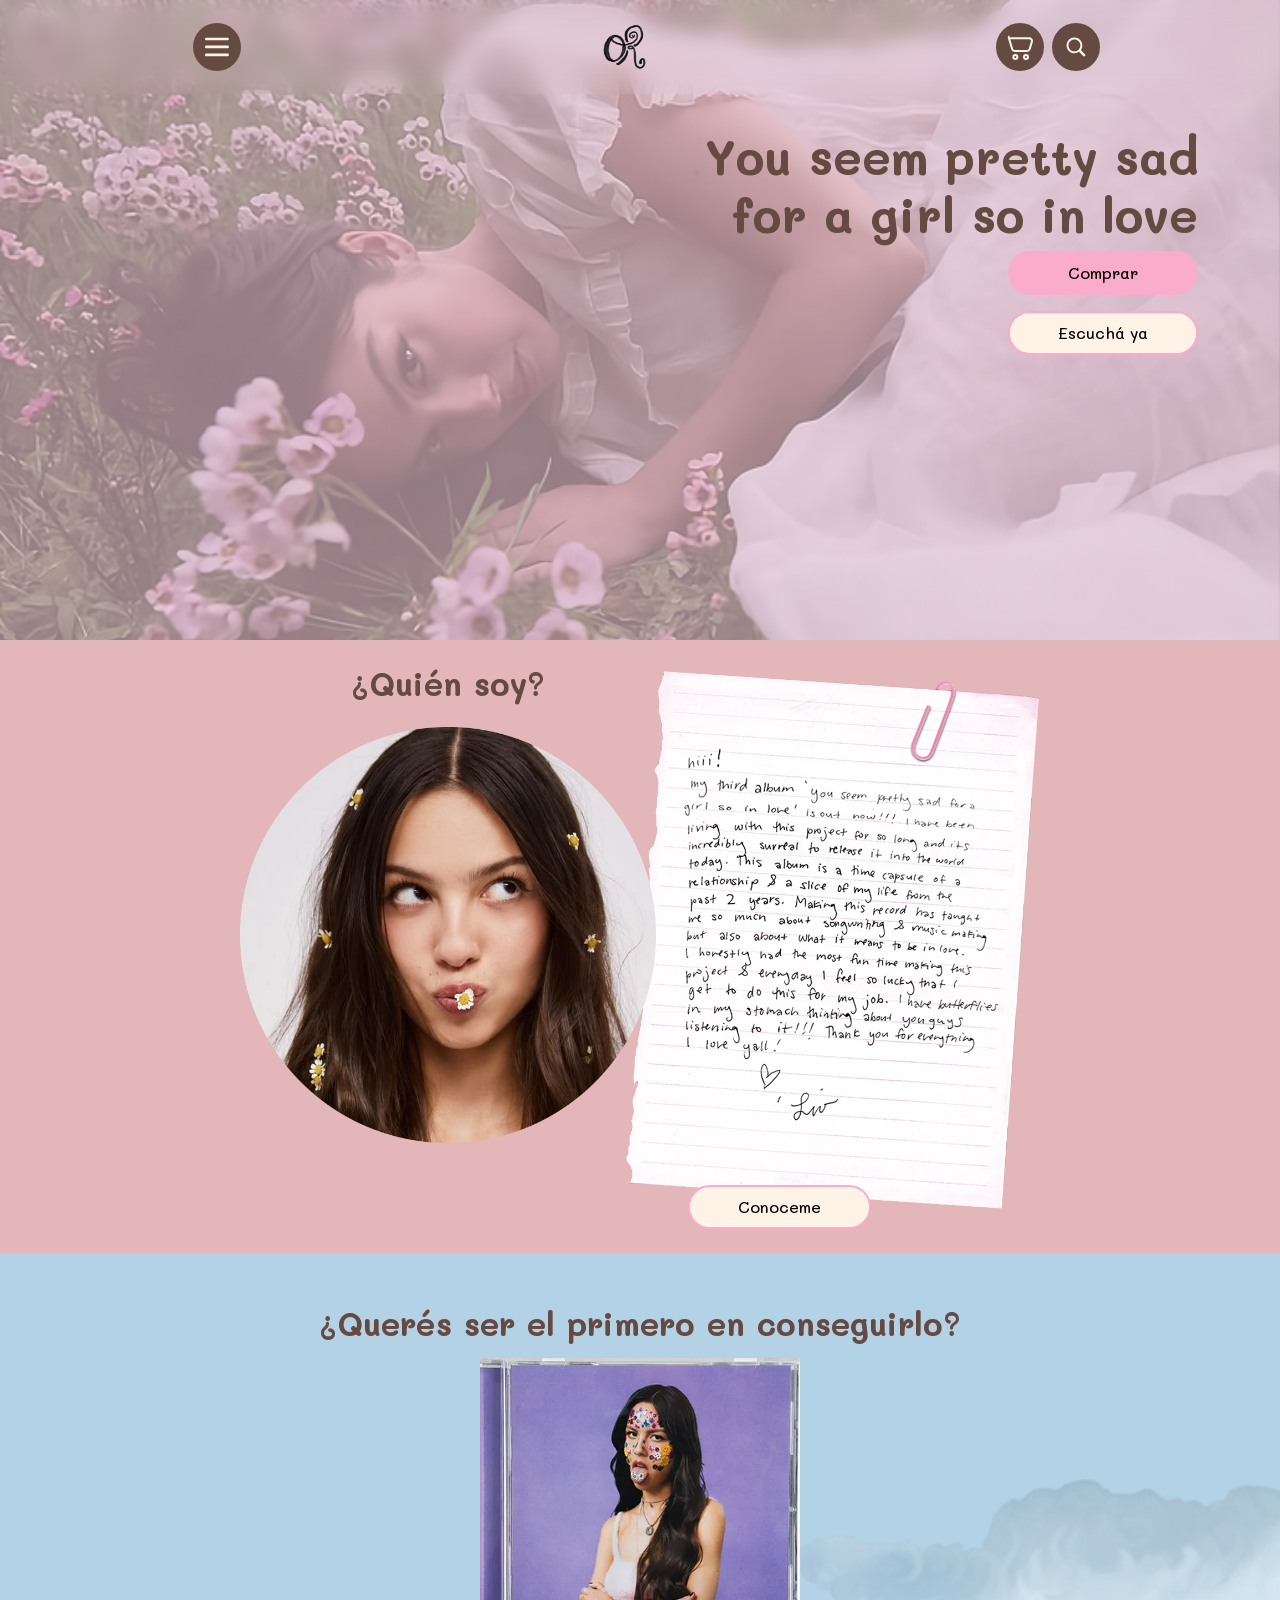
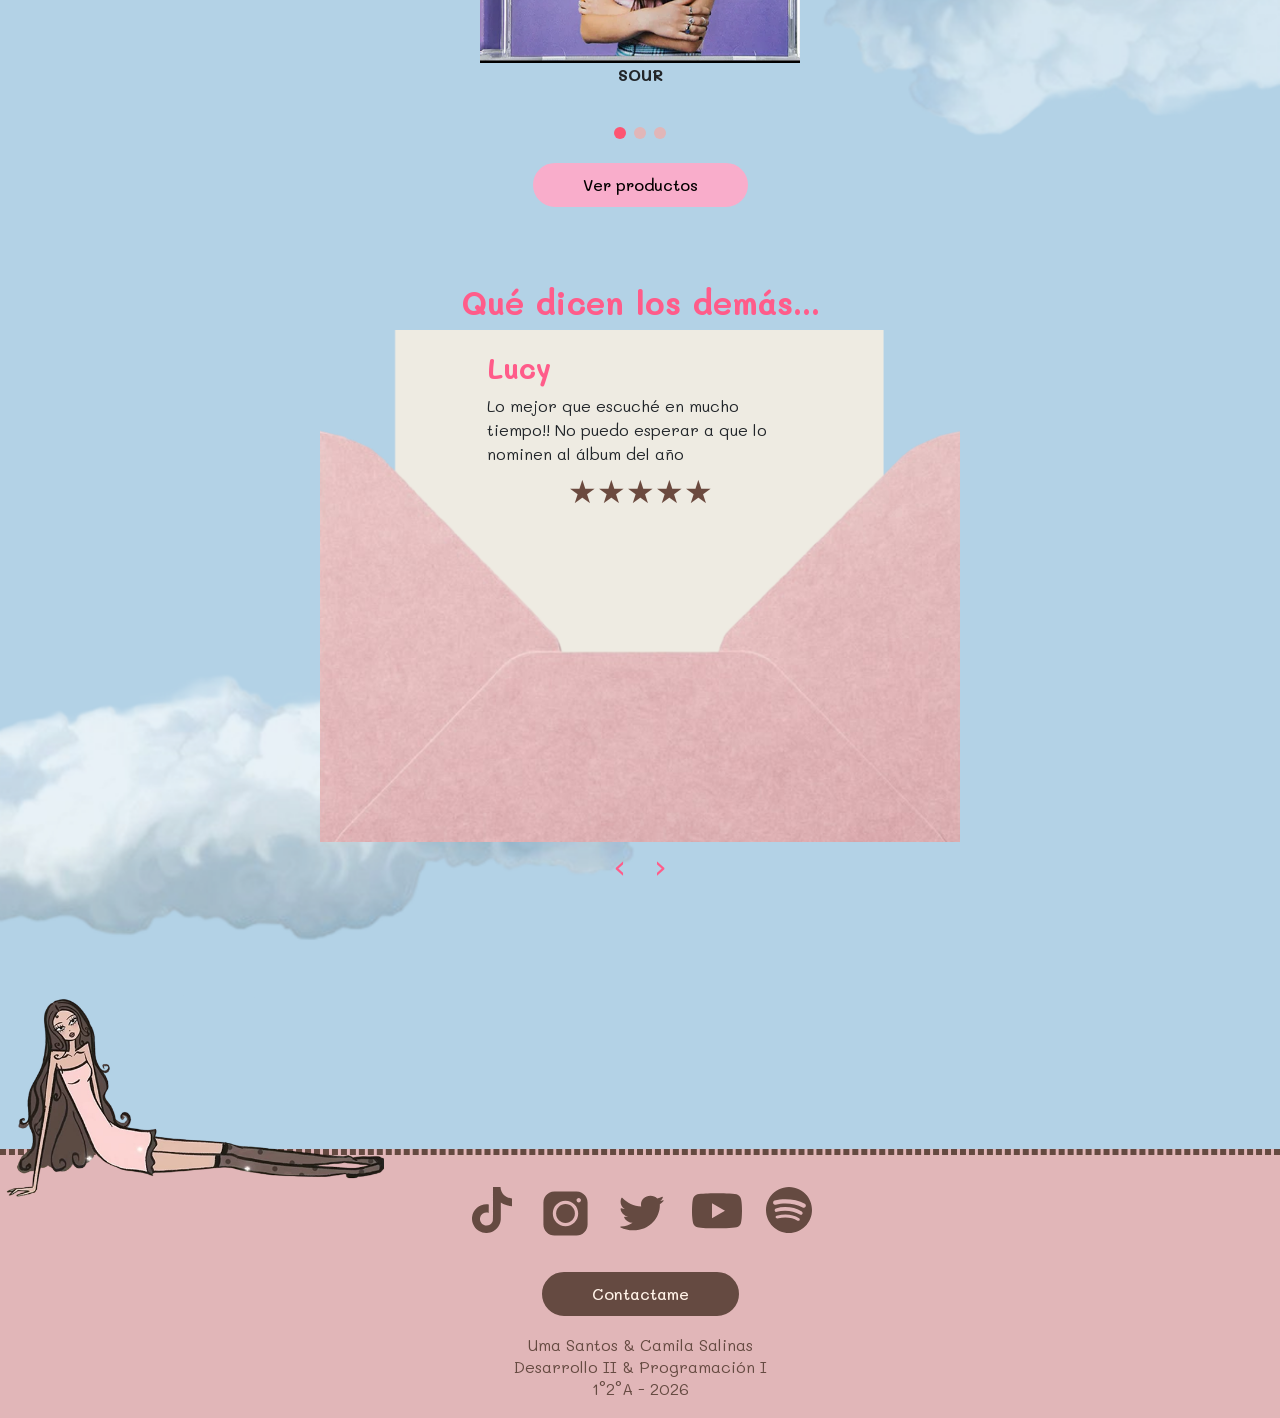
==== commit 2bf3e493: "Add files via upload" ====
--- a/index.html
+++ b/index.html
@@ -145,6 +145,8 @@
             </div>
         </section>
 
+
+
         <section class="resenias">
             <div class="container">
                 <h2 class="titulo-opiniones text-center">Qué dicen los demás...</h2>
@@ -185,6 +187,9 @@
             </div>
 
         </section>
+
+        <img src="img/olivia-mini.png" alt="dibujo caricaturesco decorativo Olivia Rodrigo" class="olivia-mini"
+            aria-hidden="true">
     </div>
 
     <footer>
--- a/css/styles.css
+++ b/css/styles.css
@@ -1,5 +1,3 @@
-/*lo compartido (nav, footer, fuentes, colores, botones)*/
-
 /*    FUENTES   */
 @import url('https://fonts.googleapis.com/css2?family=Mali:ital,wght@0,400;0,500;0,600;0,700;1,400;1,500;1,600;1,700&display=swap');
 
@@ -262,8 +260,7 @@
 }
 
 /* Celular (menos de 768px): el título va arriba a la izquierda y la foto y la carta
-   quedan una debajo de la otra (la carta se monta un poco sobre la foto).
-   Las reglas de arriba son las de computadora y no se tocan. */
+   quedan una debajo de la otra (la carta se monta un poco sobre la foto). */
 @media (max-width: 767.98px) {
   .fotos-conoceme {
     width: 100%;
@@ -367,4 +364,18 @@
   justify-content: center;
   gap: 1rem;
   flex-wrap: wrap;
+}
+
+/*  MINI OLIVIA DECORATIVA ENCIMA DEL FOOTER  */
+
+.olivia-mini {
+  --ancho: clamp(11rem, 30vw, 28rem);
+  display: block;
+  position: relative;
+  z-index: 1;
+  width: var(--ancho);
+  max-width: 100%;
+  height: auto;
+  margin-bottom: calc(-3rem - var(--ancho) * 0.03);
+  pointer-events: none;
 }
--- a/css/index.css
+++ b/css/index.css
@@ -5,22 +5,28 @@
 
 /*    HERO SECTION   */
 .hero {
-    background-image: url('../img/hero-section-olivia.png');
-    background-size: cover;
-    background-repeat: no-repeat;
-    background-position: center;
-    min-height: 30rem;           /* celular: 480px aprox. */
+  background-image: url('../img/hero-section-olivia.png');
+  background-size: cover;
+  background-repeat: no-repeat;
+  background-position: center;
+  min-height: 30rem;
+  /* celular: 480px aprox. */
 }
 
 h1 {
   color: #654A41;
-  font-size: 1.75rem;      /* celular */
-  max-width: 12em;         /* fuerza el corte en dos renglones */
+  font-size: 1.75rem;
+  /* celular */
+  max-width: 12em;
+  /* fuerza el corte en dos renglones */
 }
 
-@media (min-width: 768px) {    /* computadora */
+@media (min-width: 768px) {
+
+  /* computadora */
   .hero {
-    min-height: 40rem;         /* 640px aprox. */
+    min-height: 40rem;
+    /* 640px aprox. */
   }
 
   .hero-content h1 {
@@ -39,11 +45,16 @@
 
 .boton-conoceme {
   position: relative;
-  z-index: 1;                /* queda por encima de la carta */
-  width: 52%;                /* mismo ancho que la carta */
-  margin: -1.5rem 0 0 0;   /* sube sobre la carta y arranca donde ella empieza */
-  margin-left: 25%;               /* celular: compensa el margen negativo de la carta */
-  text-align: center;        /* centra el botón bajo la carta */
+  z-index: 1;
+  /* queda por encima de la carta */
+  width: 52%;
+  /* mismo ancho que la carta */
+  margin: -1.5rem 0 0 0;
+  /* sube sobre la carta y arranca donde ella empieza */
+  margin-left: 25%;
+  /* celular: compensa el margen negativo de la carta */
+  text-align: center;
+  /* centra el botón bajo la carta */
 }
 
 /*  Lo muevo styles.css para que se comparta con conoce-más
@@ -73,28 +84,32 @@
 
 
 /*    PRODUCTOS   */
-.titulo-productos{
+.titulo-productos {
   color: #654A41;
   font-weight: bold;
   margin-bottom: 1rem;
 }
 
-  /*      FONDO CELESTE       */
+/*      FONDO CELESTE       */
 .fondo-celeste {
-    background-color: #B3D2E6;        /* respaldo mientras carga la imagen */
-    background-image: url("../img/fondo-con-nubes.png");
-    background-size: cover;
-    background-repeat: no-repeat;
-    background-position: center;
+  background-color: #B3D2E6;
+  /* respaldo mientras carga la imagen */
+  background-image: url("../img/fondo-con-nubes.png");
+  background-size: cover;
+  background-repeat: no-repeat;
+  background-position: center;
 }
+
+
+
 
 .productos {
   padding: 4%;
-  margin-bottom:2%
+  margin-bottom: 2%
 }
 
 /*    RESEÑAS   */
-.resenias{
+.resenias {
   padding-bottom: 8%;
 }
 
@@ -102,15 +117,18 @@
   background-image: url('../img/sobre-resenias.png');
   background-size: 100% 100%;
   background-repeat: no-repeat;
-  max-width: 40rem;           
-  margin: 0 auto;              /* lo centra */
-  min-height: 32rem;           
-  padding: 2% 15% 5% 15%;  /* mete el texto adentro del papel */
+  max-width: 40rem;
+  margin: 0 auto;
+  /* lo centra */
+  min-height: 32rem;
+  padding: 2% 15% 5% 15%;
+  /* mete el texto adentro del papel */
   text-align: center;
 }
 
 .resenias .carousel-item {
-  min-height: 12rem;   /* para que no "salte" si un comentario es más largo que otro */
+  min-height: 12rem;
+  /* para que no "salte" si un comentario es más largo que otro */
   text-align: left;
 }
 
@@ -140,4 +158,4 @@
 .flechas button:hover {
   transform: scale(1.5);
   transition: all 0.3s ease-in-out;
-}
+}
